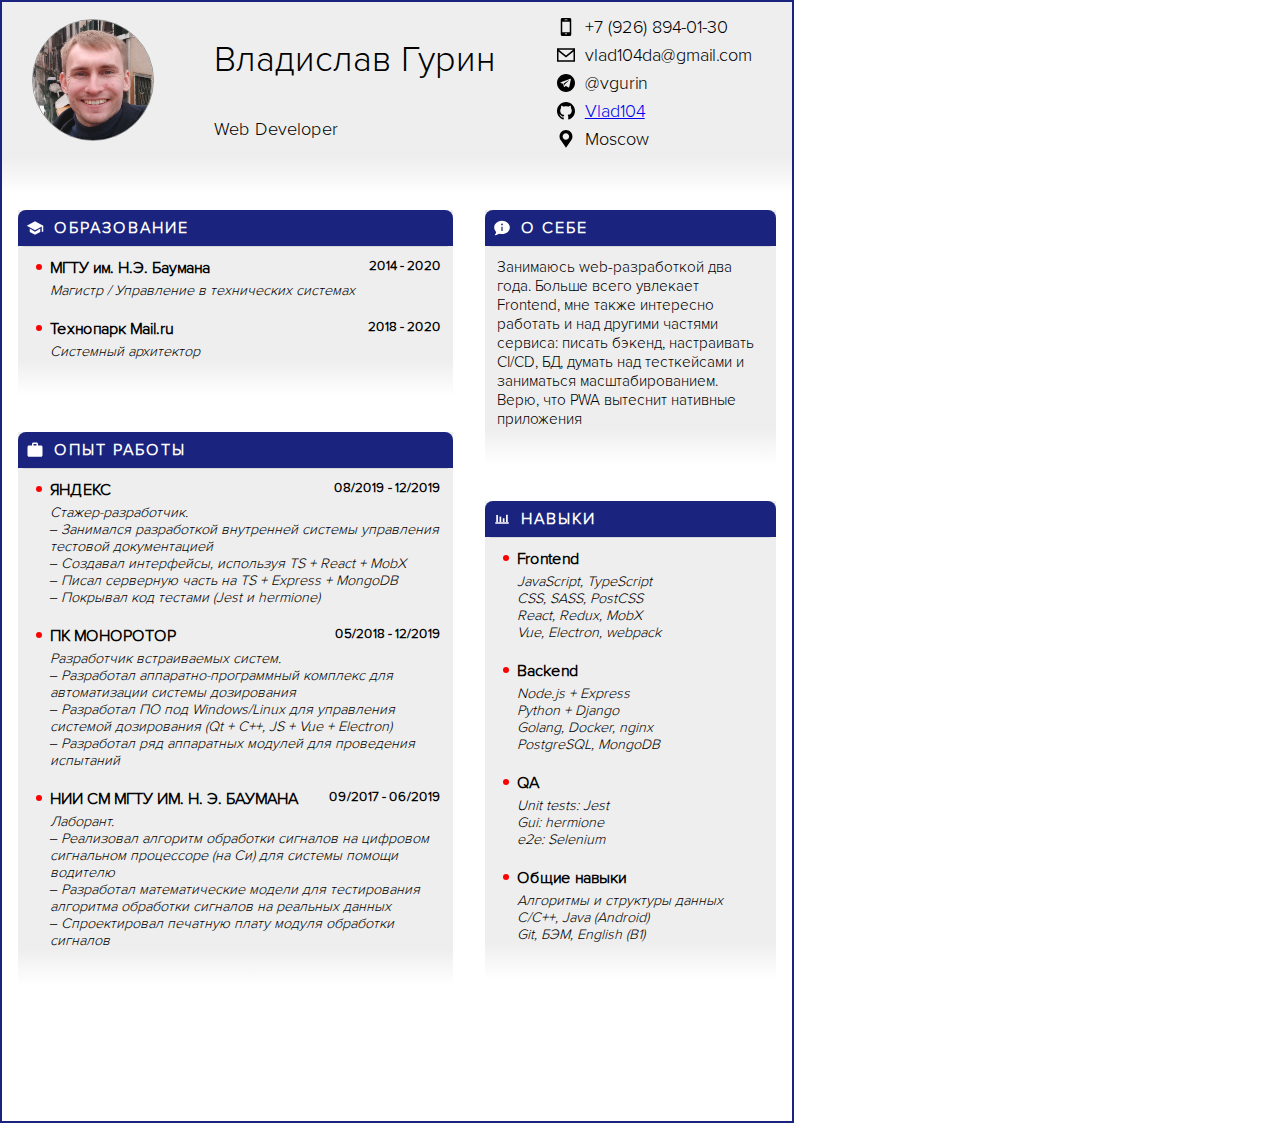
==== cv.html @ 70087e9a "Добавил сохранение в pdf" ====
<!DOCTYPE html>
<html>
    <head>
        <meta charset="utf-8">
        <link rel="stylesheet" href="cv.css">
        <link rel="stylesheet" href="header.css">
        <link rel="stylesheet" href="block.css">
    </head>
    <body>
        <div class="container">
            <div class="header">
                <image src="assets/photo1.png" class="photo"></image>
                <div class="seeker">
                    <p class="seeker__name">Владислав Гурин</p>
                    <p class="seeker__career">Web Developer</p>
                </div>
                <div class="contact">
                    <div class="information">
                        <object class="icon" type="image/svg+xml" data="assets/mobile.svg"></object>
                        <a class="information__text">+7 (926) 894-01-30</a>
                    </div>
                    <div class="information">
                        <object class="icon" type="image/svg+xml" data="assets/email.svg"></object>
                        <a class="information__text">vlad104da@gmail.com</a>
                    </div>
                    <div class="information">
                        <object class="icon" type="image/svg+xml" data="assets/telegram.svg"></object>
                        <a class="information__text">@vgurin</a>
                    </div>
                    <div class="information">
                        <object class="icon" type="image/svg+xml" data="assets/github.svg"></object>
                        <a class="information__text" href="https://github.com/Vlad104">Vlad104</a>
                    </div>
                    <div class="information">
                        <object class="icon" type="image/svg+xml" data="assets/location.svg"></object>
                        <a class="information__text">Moscow</a>
                    </div>
                </div>
            </div>
            <div class="main">
                <div class="projects">

                    <div class="block">
                        <h3 class="block__title information">
                            <object class="icon" type="image/svg+xml" data="assets/student.svg"></object>
                            <a class="information__text">ОБРАЗОВАНИЕ</a>
                        </h3>
                        <div class="block__content">

                            <div class="involvement">
                                <div class="title">
                                    <h4 class="title__text">
                                        МГТУ им. Н.Э. Баумана
                                    </h4>
                                    <h5 class="title__year">
                                        2014 - 2020
                                    </h5>
                                </div>

                                <p class="involvement__description">
                                    Магистр / Управление в технических системах
                                </p>

                                <div class="hidden-info">
                                    На младших курсах увлекался программированием микроконтроллеров и схемотехникой.<br/>
                                    После поступления в магистратуру начал заниматься веб-разработкой,
                                    что и определило мою основную деятельность<br/>
                                </div>
                            </div>

                            <div class="involvement">
                                <div class="title">
                                    <h4 class="title__text">
                                        Технопарк Mail.ru
                                    </h4>
                                    <h5 class="title__year">
                                        2018 - 2020
                                    </h5>
                                </div>

                                <p class="involvement__description">
                                    Системный архитектор
                                </p>

                                <div class="hidden-info">
                                    <a href="https://park.mail.ru/">Технопарк</a> - это двухлетние очные курсы от mail.ru<br/>
                                    За это время студенты изучают: Алгоритмы и структуры данных, C++, WEB,
                                    Frontend, Backend (Go), UI/UX, СУБД, QA, Highload, Android, Безопасность
                                    
                                </div>
                            </div>
                            
                        </div>
                    </div>

                    <div class="block">
                        <h3 class="block__title information">
                            <object class="icon" type="image/svg+xml" data="assets/work.svg"></object>
                            <a class="information__text">ОПЫТ РАБОТЫ</a>
                        </h3>
                        <div class="block__content">

                            <div class="involvement">
                                <div class="title">
                                    <h4 class="title__text">
                                        ЯНДЕКС
                                    </h4>
                                    <h5 class="title__year">
                                        08/2019 - 12/2019
                                    </h5>
                                </div>

                                <p class="involvement__description">
                                    Стажер-разработчик.<br/>
                                    ‒ Занимался разработкой внутренней системы управления тестовой документацией<br/>
                                    ‒ Создавал интерфейсы, используя TS + React + MobX<br/>
                                    ‒ Писал серверную часть на TS + Express + MongoDB<br/>
                                    ‒ Покрывал код тестами (Jest и hermione)<br/>
                                </p>
                            </div>

                            <div class="involvement">
                                <div class="title">
                                    <h4 class="title__text">
                                        ПК МОНОРОТОР
                                    </h4>
                                    <h5 class="title__year">
                                        05/2018 - 12/2019
                                    </h5>
                                </div>

                                <p class="involvement__description">
                                    Разработчик встраиваемых систем.<br/>
                                    ‒ Разработал аппаратно-программный комплекс для автоматизации системы дозирования<br/>
                                    ‒ Разработал ПО под Windows/Linux для управления системой дозирования (Qt + С++, JS + Vue + Electron)<br/>
                                    ‒ Разработал ряд аппаратных модулей для проведения испытаний<br/>
                                </p>
                            </div>

                            <div class="involvement">
                                <div class="title">
                                    <h4 class="title__text">
                                        НИИ СМ МГТУ ИМ. Н. Э. БАУМАНА
                                    </h4>
                                    <h5 class="title__year">
                                        09/2017 - 06/2019
                                    </h5>
                                </div>

                                <p class="involvement__description">
                                    Лаборант.<br/>
                                    ‒ Реализовал алгоритм обработки сигналов на цифровом сигнальном процессоре (на Си) для системы помощи водителю<br/>
                                    ‒ Разработал математические модели для тестирования алгоритма обработки сигналов на реальных данных<br/>
                                    ‒ Спроектировал печатную плату модуля обработки сигналов<br/>
                                </p>
                            </div>

                        </div>
                    </div>

                </div>

                <div class="side">

                    <div class="about">
                        <div class="block">
                            <h3 class="block__title information">
                                <object class="icon" type="image/svg+xml" data="assets/about.svg"></object>
                                <a class="information__text">О СЕБЕ</a>
                            </h3>
                            <div class="block__content about__text">
                                Занимаюсь web-разработкой два года.
                                Больше всего увлекает Frontend, мне также интересно работать и над другими частями сервиса:
                                писать бэкенд, настраивать CI/CD, БД, думать над тесткейсами и заниматься масштабированием.<br/>
                                Верю, что PWA вытеснит нативные приложения
                            </div>
                        </div>
                    </div>
    
                    <div class="skills">
                        <div class="block">
                            <h3 class="block__title information">
                                <object class="icon" type="image/svg+xml" data="assets/skills.svg"></object>
                                <a class="information__text">НАВЫКИ</a>
                            </h3>
                            <div class="block__content">
    
                                <div class="involvement">
                                    <div class="title">
                                        <h4 class="title__text">
                                            Frontend
                                        </h4>
                                    </div>
    
                                    <p class="involvement__description">
                                        JavaScript, TypeScript<br/>
                                        CSS, SASS, PostCSS<br/>
                                        React, Redux, MobX<br/>
                                        Vue, Electron, webpack<br/>
                                    </p>
                                </div>
    
                                <div class="involvement">
                                    <div class="title">
                                        <h4 class="title__text">
                                            Backend
                                        </h4>
                                    </div>
    
                                    <p class="involvement__description">
                                        Node.js + Express<br/>
                                        Python + Django<br/>
                                        Golang, Docker, nginx<br/>
                                        PostgreSQL, MongoDB<br/>
                                    </p>
                                </div>
    
                                <div class="involvement">
                                    <div class="title">
                                        <h4 class="title__text">
                                            QA
                                        </h4>
                                    </div>
    
                                    <p class="involvement__description">
                                        Unit tests: Jest<br/>
                                        Gui: hermione<br/>
                                        e2e: Selenium<br/>
                                    </p>
                                </div>
    
                                <div class="involvement">
                                    <div class="title">
                                        <h4 class="title__text">
                                            Общие навыки
                                        </h4>
                                    </div>
    
                                    <p class="involvement__description">
                                        Алгоритмы и структуры данных<br/>
                                        C/C++, Java (Android)<br/>
                                        Git, БЭМ, English (B1)<br/>
                                    </p>
                                </div>
                            </div>
                        </div>
                    </div>
                </div>
                
            </div>
            <div class="footer">
            </div>

        </div>
    </body>
</html>
---- cv.css ----
@font-face {
    font-family: 'Proxima Nova Light';
    src: url('ProximaNova-Light.woff') format('woff');
    font-weight: normal;
    font-style: normal;
}

html {
    font-family: 'Proxima Nova Light';
    font-size: 18px;
    height: 297mm;
    width: 210mm;
    margin: 0;
    border: 2px solid #1a237e;
    box-sizing: border-box;
}

body {
    margin: 0;
}

.container {
    display: flex;
    flex-direction: column;

    width: 100%;
    height: 100%;
}

.main {
    display: flex;
    flex-direction: row;
    flex: 1 0 auto;

    width: 100%;
    height: auto;
}

.projects {
    width: 60%;
    height: 100%;
    padding: 16px;
}

.side {
    width: 40%;
    height: 100%;
    padding: 16px;
}

.about__text {
    font-size: 0.85rem;
}

.footer {
    width: 100%;
    height: 0%;
}

.information {
    display: flex;
    flex-direction: row;
    align-items: center;
    margin-top: 6px;
}

.information__text {
    margin-left: 10px;
    margin-right: 10px;
}

.icon {
    width: 1rem;
    height: 1rem;
}

.svg-inline_title {
    fill: #FFF;
}
---- header.css ----
.header {
    width: 100%;
    height: 15%;

    position: relative;

    display: flex;
    flex-direction: row;

    box-sizing: border-box;
    justify-content: space-between;
    align-items: center;
    padding: 0 30px 0 30px;

    background-color: #EEE;

    margin-bottom: 2rem;
}

.header::after {
    content: '';
    position: absolute;
    top: 100%;
    left: 0;

    width: 100%;
    height: 2rem;;
    background: linear-gradient(#EEE, #FFF);
}

.photo {
    height: 120px;
    width: 120px;
    border: 1px solid #979797;
    border-radius: 50%;
    object-fit: cover;
    object-position: center center;
}

.seeker {
    position: relative;
}

.seeker__name {
    font-size: 2rem;
}

.seeker__career {
    position: relative;
    /* left: 100px; */
}

.contact {
    display: flex;
    flex-direction: column;
    align-items: flex-start;
}
---- block.css ----
.block {
    width: 100%;
    background-color: #EEE;
    margin-bottom: 4rem;
}

.block__title {
    background-color: #1a237e;
    border-top-right-radius: 8px;
    border-top-left-radius: 8px;
    box-shadow: 0px 5px 1px -5px #000;
    color: #FFF;
    padding: 8px;
    margin: 0;
    font-size: 0.9rem;
    letter-spacing: 2px;
}

.block__content {
    position: relative;
    padding: 12px 12px 0 12px;
}

.block__content::after {
    content: '';
    position: absolute;
    top: 100%;
    left: 0;

    width: 100%;
    height: 2rem;;
    background: linear-gradient(#EEE, #FFF);
}

.involvement {
    position: relative;
    margin: 0 0 20px 20px;
}

.involvement::before {
    position: absolute;
    content: '';
    top: 6px;
    left: -14px;
    border-radius: 50%;
    background-color: #F00;
    width: 6px;
    height: 6px;
}

.title {
    font-size: 0.9rem;

    display: flex;
    flex-direction: row;
    justify-content: space-between;
}

.title__text {
    margin: 0;
}

.title__year {
    margin: 0;
}

.involvement__description {
    font-style: italic;
    font-size: 0.8rem;
    margin: 4px 0;
}

.hidden-info {
    visibility: hidden;
    position: absolute;
    /* top: 0; */
    /* left: calc(100% + 20px); */
    top: 20px;
    right: 0;
    z-index: 100;

    border-radius: 4px;
    font-size: 0.8rem;
    padding: 6px;
}

/* .hidden-info::before {
    content: '';
    position: absolute;
    top: 0;
    left: -8px;
    width: 8px;
    height: 8px;

    background-color: #EEE;
} */

.involvement:hover .hidden-info {
    visibility: visible;
    width: 60%;
    height: auto;
    background-color: rgba(238, 238, 238, 0.9);
    border: 1px solid #1a237e;
    /* transition: cubic-bezier(1,0,0,0) 0.3s; */
}

/* .involvement:not(hover) .hidden-info {
    visibility: hidden;
    transition: cubic-bezier(1,0,0,0) 0.3s;
} */
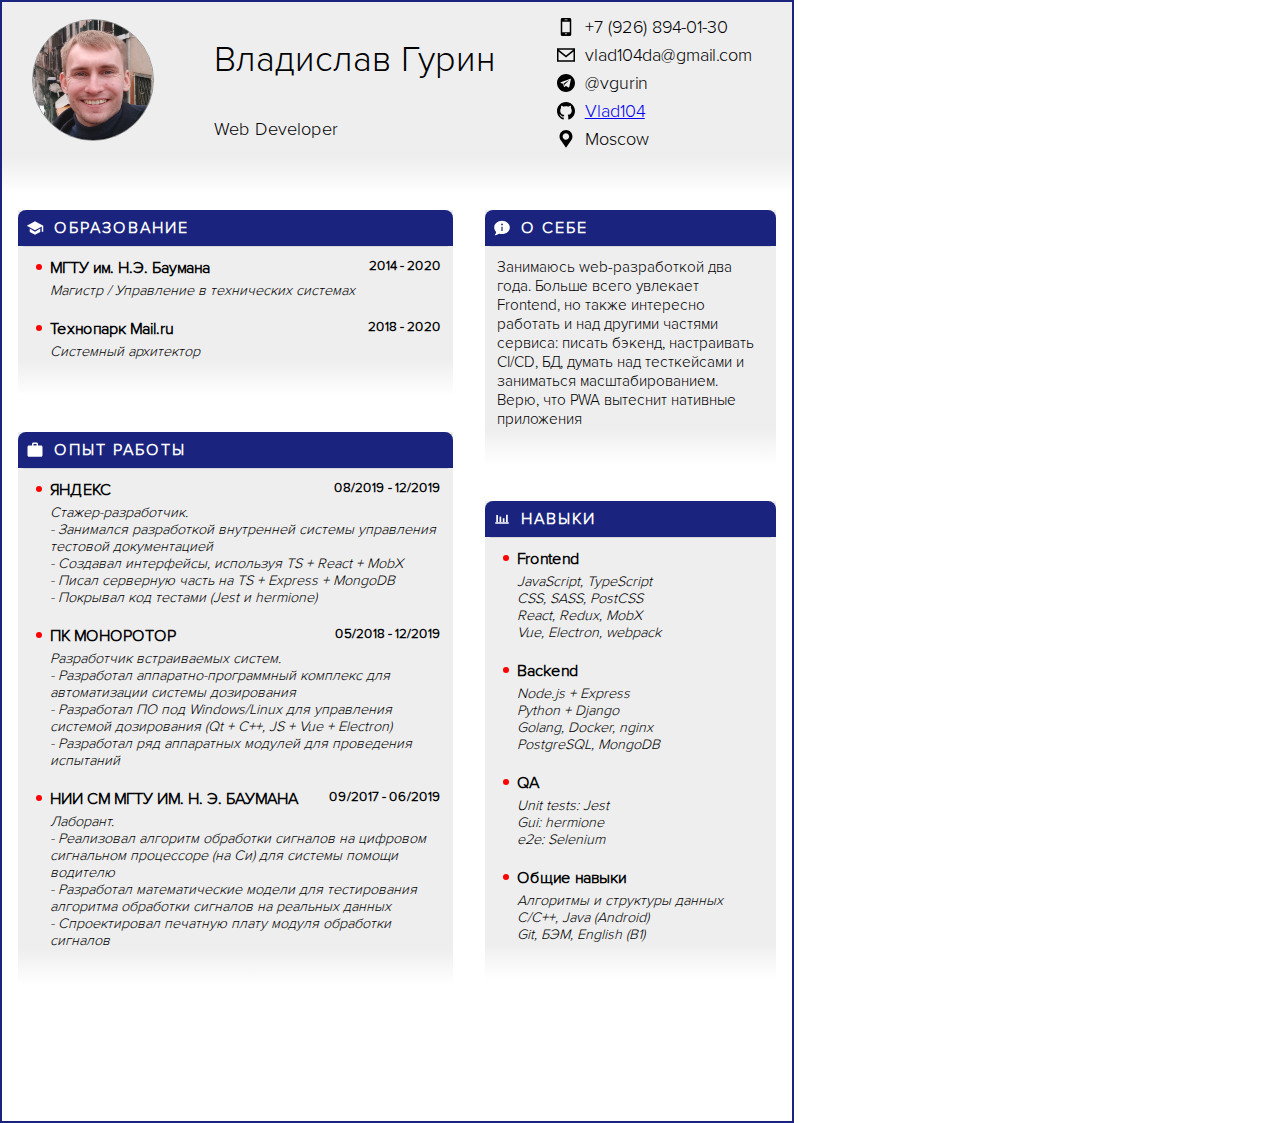
==== commit 692cdca6: "Исправил внешние ссылки" ====
--- a/cv.html
+++ b/cv.html
@@ -5,6 +5,7 @@
         <link rel="stylesheet" href="cv.css">
         <link rel="stylesheet" href="header.css">
         <link rel="stylesheet" href="block.css">
+        <base target="_parent" />
     </head>
     <body>
         <div class="container">
@@ -112,10 +113,10 @@
 
                                 <p class="involvement__description">
                                     Стажер-разработчик.<br/>
-                                    ‒ Занимался разработкой внутренней системы управления тестовой документацией<br/>
-                                    ‒ Создавал интерфейсы, используя TS + React + MobX<br/>
-                                    ‒ Писал серверную часть на TS + Express + MongoDB<br/>
-                                    ‒ Покрывал код тестами (Jest и hermione)<br/>
+                                    - Занимался разработкой внутренней системы управления тестовой документацией<br/>
+                                    - Создавал интерфейсы, используя TS + React + MobX<br/>
+                                    - Писал серверную часть на TS + Express + MongoDB<br/>
+                                    - Покрывал код тестами (Jest и hermione)<br/>
                                 </p>
                             </div>
 
@@ -131,9 +132,9 @@
 
                                 <p class="involvement__description">
                                     Разработчик встраиваемых систем.<br/>
-                                    ‒ Разработал аппаратно-программный комплекс для автоматизации системы дозирования<br/>
-                                    ‒ Разработал ПО под Windows/Linux для управления системой дозирования (Qt + С++, JS + Vue + Electron)<br/>
-                                    ‒ Разработал ряд аппаратных модулей для проведения испытаний<br/>
+                                    - Разработал аппаратно-программный комплекс для автоматизации системы дозирования<br/>
+                                    - Разработал ПО под Windows/Linux для управления системой дозирования (Qt + С++, JS + Vue + Electron)<br/>
+                                    - Разработал ряд аппаратных модулей для проведения испытаний<br/>
                                 </p>
                             </div>
 
@@ -149,9 +150,9 @@
 
                                 <p class="involvement__description">
                                     Лаборант.<br/>
-                                    ‒ Реализовал алгоритм обработки сигналов на цифровом сигнальном процессоре (на Си) для системы помощи водителю<br/>
-                                    ‒ Разработал математические модели для тестирования алгоритма обработки сигналов на реальных данных<br/>
-                                    ‒ Спроектировал печатную плату модуля обработки сигналов<br/>
+                                    - Реализовал алгоритм обработки сигналов на цифровом сигнальном процессоре (на Си) для системы помощи водителю<br/>
+                                    - Разработал математические модели для тестирования алгоритма обработки сигналов на реальных данных<br/>
+                                    - Спроектировал печатную плату модуля обработки сигналов<br/>
                                 </p>
                             </div>
 
@@ -170,7 +171,7 @@
                             </h3>
                             <div class="block__content about__text">
                                 Занимаюсь web-разработкой два года.
-                                Больше всего увлекает Frontend, мне также интересно работать и над другими частями сервиса:
+                                Больше всего увлекает Frontend, но также интересно работать и над другими частями сервиса:
                                 писать бэкенд, настраивать CI/CD, БД, думать над тесткейсами и заниматься масштабированием.<br/>
                                 Верю, что PWA вытеснит нативные приложения
                             </div>
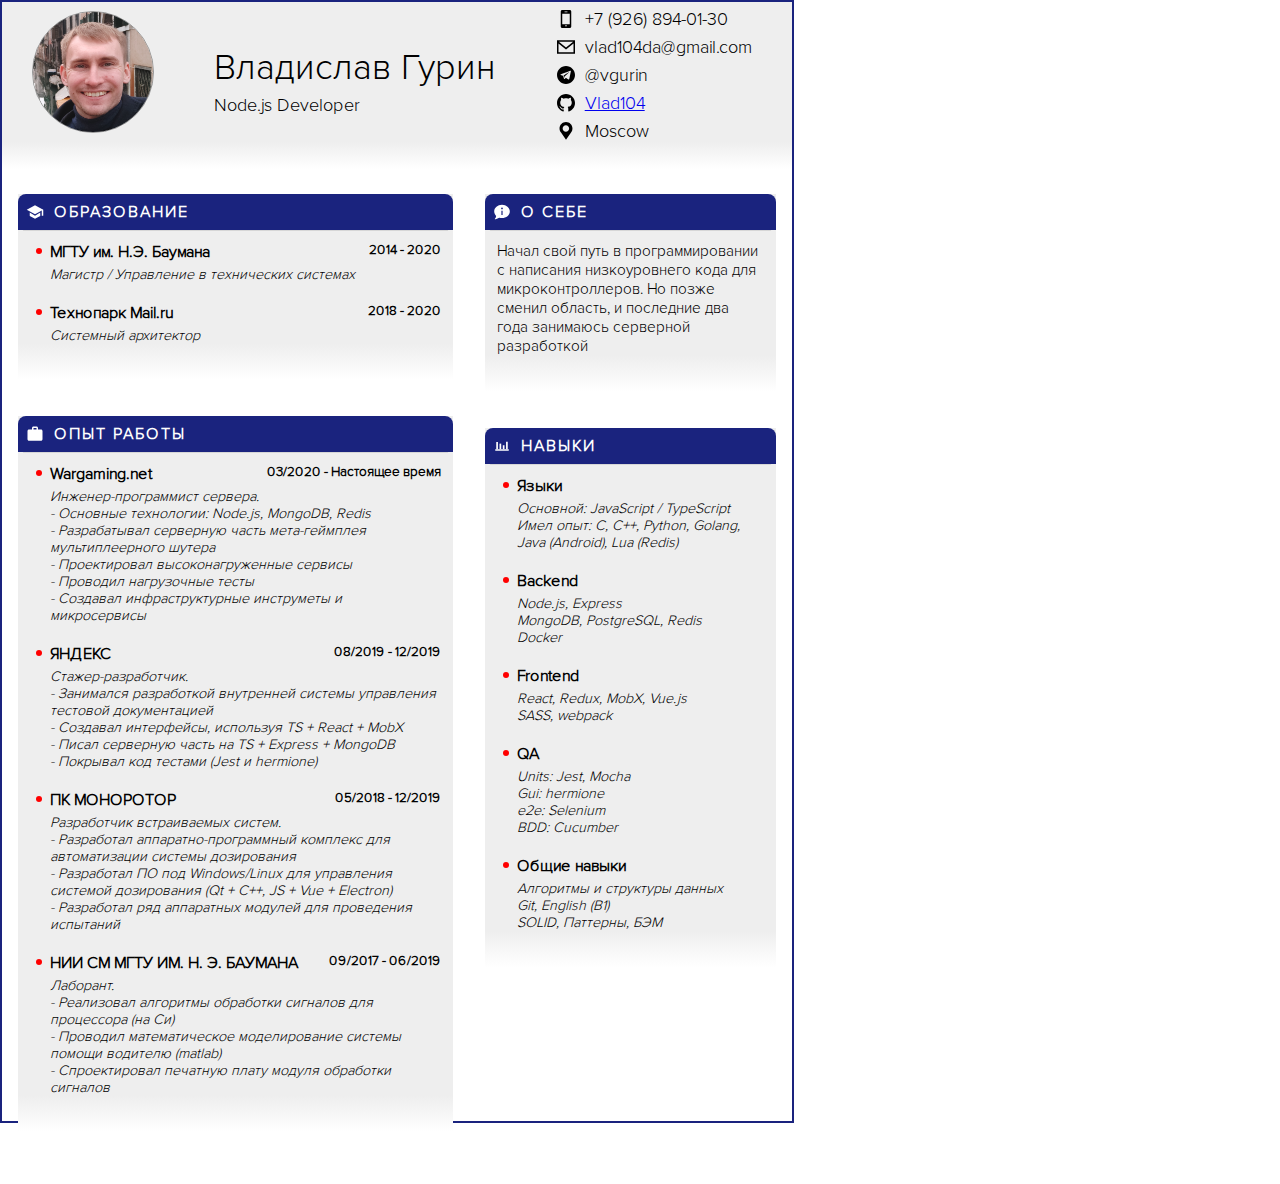
==== commit 9c011857: "Обновил информацию" ====
--- a/cv.html
+++ b/cv.html
@@ -13,7 +13,7 @@
                 <image src="assets/photo1.png" class="photo"></image>
                 <div class="seeker">
                     <p class="seeker__name">Владислав Гурин</p>
-                    <p class="seeker__career">Web Developer</p>
+                    <p class="seeker__career">Node.js Developer</p>
                 </div>
                 <div class="contact">
                     <div class="information">
@@ -104,6 +104,26 @@
                             <div class="involvement">
                                 <div class="title">
                                     <h4 class="title__text">
+                                        Wargaming.net
+                                    </h4>
+                                    <h5 class="title__year">
+                                        03/2020 - Настоящее время
+                                    </h5>
+                                </div>
+
+                                <p class="involvement__description">
+                                    Инженер-программист сервера.<br/>
+                                    - Основные технологии: Node.js, MongoDB, Redis<br/>
+                                    - Разрабатывал серверную часть мета-геймплея мультиплеерного шутера<br/>
+                                    - Проектировал высоконагруженные сервисы<br/>
+                                    - Проводил нагрузочные тесты<br/>
+                                    - Создавал инфраструктурные инструметы и микросервисы<br/>
+                                </p>
+                            </div>
+
+                            <div class="involvement">
+                                <div class="title">
+                                    <h4 class="title__text">
                                         ЯНДЕКС
                                     </h4>
                                     <h5 class="title__year">
@@ -150,8 +170,8 @@
 
                                 <p class="involvement__description">
                                     Лаборант.<br/>
-                                    - Реализовал алгоритм обработки сигналов на цифровом сигнальном процессоре (на Си) для системы помощи водителю<br/>
-                                    - Разработал математические модели для тестирования алгоритма обработки сигналов на реальных данных<br/>
+                                    - Реализовал алгоритмы обработки сигналов для процессора (на Си)<br/>
+                                    - Проводил математическое моделирование системы помощи водителю (matlab)<br/>
                                     - Спроектировал печатную плату модуля обработки сигналов<br/>
                                 </p>
                             </div>
@@ -170,10 +190,8 @@
                                 <a class="information__text">О СЕБЕ</a>
                             </h3>
                             <div class="block__content about__text">
-                                Занимаюсь web-разработкой два года.
-                                Больше всего увлекает Frontend, но также интересно работать и над другими частями сервиса:
-                                писать бэкенд, настраивать CI/CD, БД, думать над тесткейсами и заниматься масштабированием.<br/>
-                                Верю, что PWA вытеснит нативные приложения
+                                Начал свой путь в программировании с написания низкоуровнего кода для микроконтроллеров.
+                                Но позже сменил область, и последние два года занимаюсь серверной разработкой
                             </div>
                         </div>
                     </div>
@@ -189,30 +207,40 @@
                                 <div class="involvement">
                                     <div class="title">
                                         <h4 class="title__text">
+                                            Языки
+                                        </h4>
+                                    </div>
+    
+                                    <p class="involvement__description">
+                                        Основной: JavaScript / TypeScript<br/>
+                                        Имел опыт: C, C++, Python, Golang, Java (Android), Lua (Redis)<br/>
+                                    </p>
+                                </div>
+
+                                <div class="involvement">
+                                    <div class="title">
+                                        <h4 class="title__text">
+                                            Backend
+                                        </h4>
+                                    </div>
+    
+                                    <p class="involvement__description">
+                                        Node.js, Express<br/>
+                                        MongoDB, PostgreSQL, Redis<br/>
+                                        Docker<br/>
+                                    </p>
+                                </div>
+    
+                                <div class="involvement">
+                                    <div class="title">
+                                        <h4 class="title__text">
                                             Frontend
                                         </h4>
                                     </div>
     
                                     <p class="involvement__description">
-                                        JavaScript, TypeScript<br/>
-                                        CSS, SASS, PostCSS<br/>
-                                        React, Redux, MobX<br/>
-                                        Vue, Electron, webpack<br/>
-                                    </p>
-                                </div>
-    
-                                <div class="involvement">
-                                    <div class="title">
-                                        <h4 class="title__text">
-                                            Backend
-                                        </h4>
-                                    </div>
-    
-                                    <p class="involvement__description">
-                                        Node.js + Express<br/>
-                                        Python + Django<br/>
-                                        Golang, Docker, nginx<br/>
-                                        PostgreSQL, MongoDB<br/>
+                                        React, Redux, MobX, Vue.js<br/>
+                                        SASS, webpack<br/>
                                     </p>
                                 </div>
     
@@ -224,9 +252,10 @@
                                     </div>
     
                                     <p class="involvement__description">
-                                        Unit tests: Jest<br/>
+                                        Units: Jest, Mocha<br/>
                                         Gui: hermione<br/>
                                         e2e: Selenium<br/>
+                                        BDD: Cucumber<br/>
                                     </p>
                                 </div>
     
@@ -239,8 +268,8 @@
     
                                     <p class="involvement__description">
                                         Алгоритмы и структуры данных<br/>
-                                        C/C++, Java (Android)<br/>
-                                        Git, БЭМ, English (B1)<br/>
+                                        Git, English (B1)<br/>
+                                        SOLID, Паттерны, БЭМ<br/>
                                     </p>
                                 </div>
                             </div>
--- a/header.css
+++ b/header.css
@@ -24,7 +24,7 @@
     left: 0;
 
     width: 100%;
-    height: 2rem;;
+    height: 1.5rem;
     background: linear-gradient(#EEE, #FFF);
 }
 
@@ -42,12 +42,14 @@
 }
 
 .seeker__name {
+    position: relative;
     font-size: 2rem;
+    margin-bottom: 0;
 }
 
 .seeker__career {
     position: relative;
-    /* left: 100px; */
+    margin-top: 0.2rem;
 }
 
 .contact {
